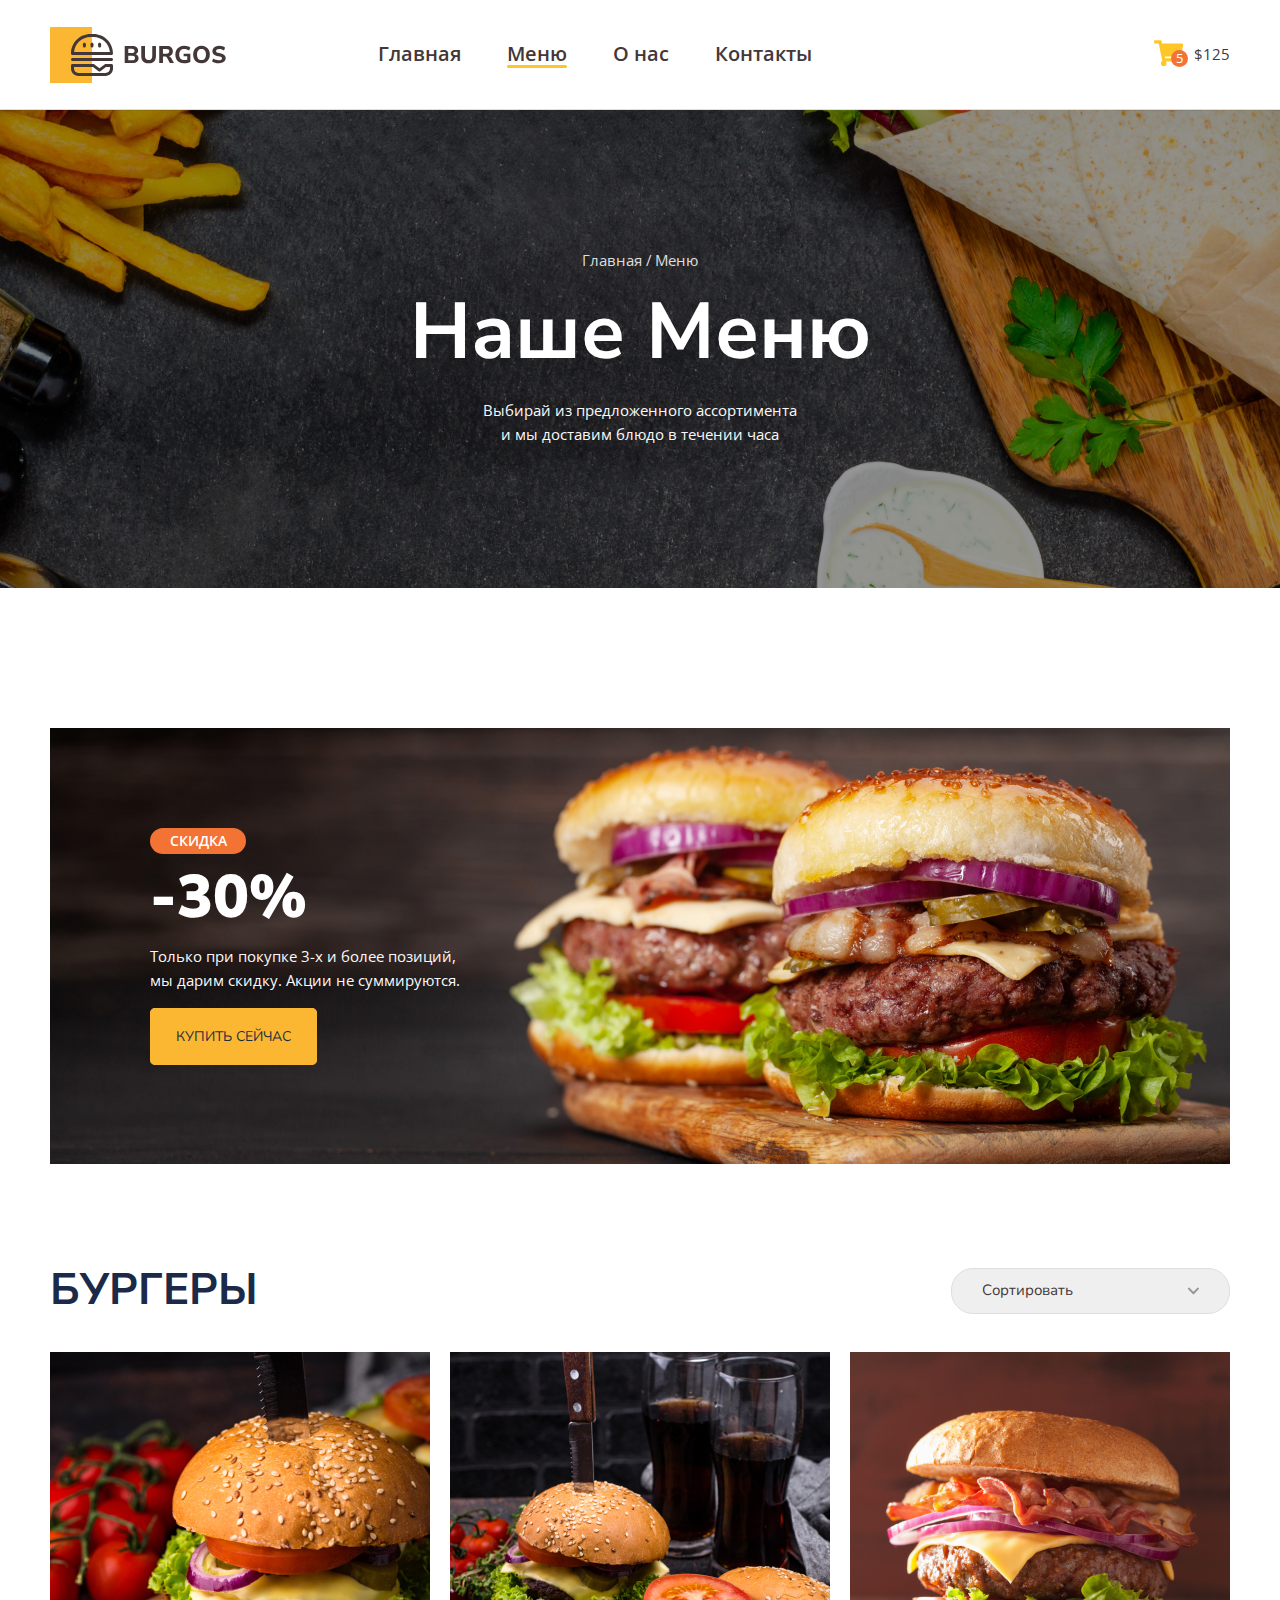
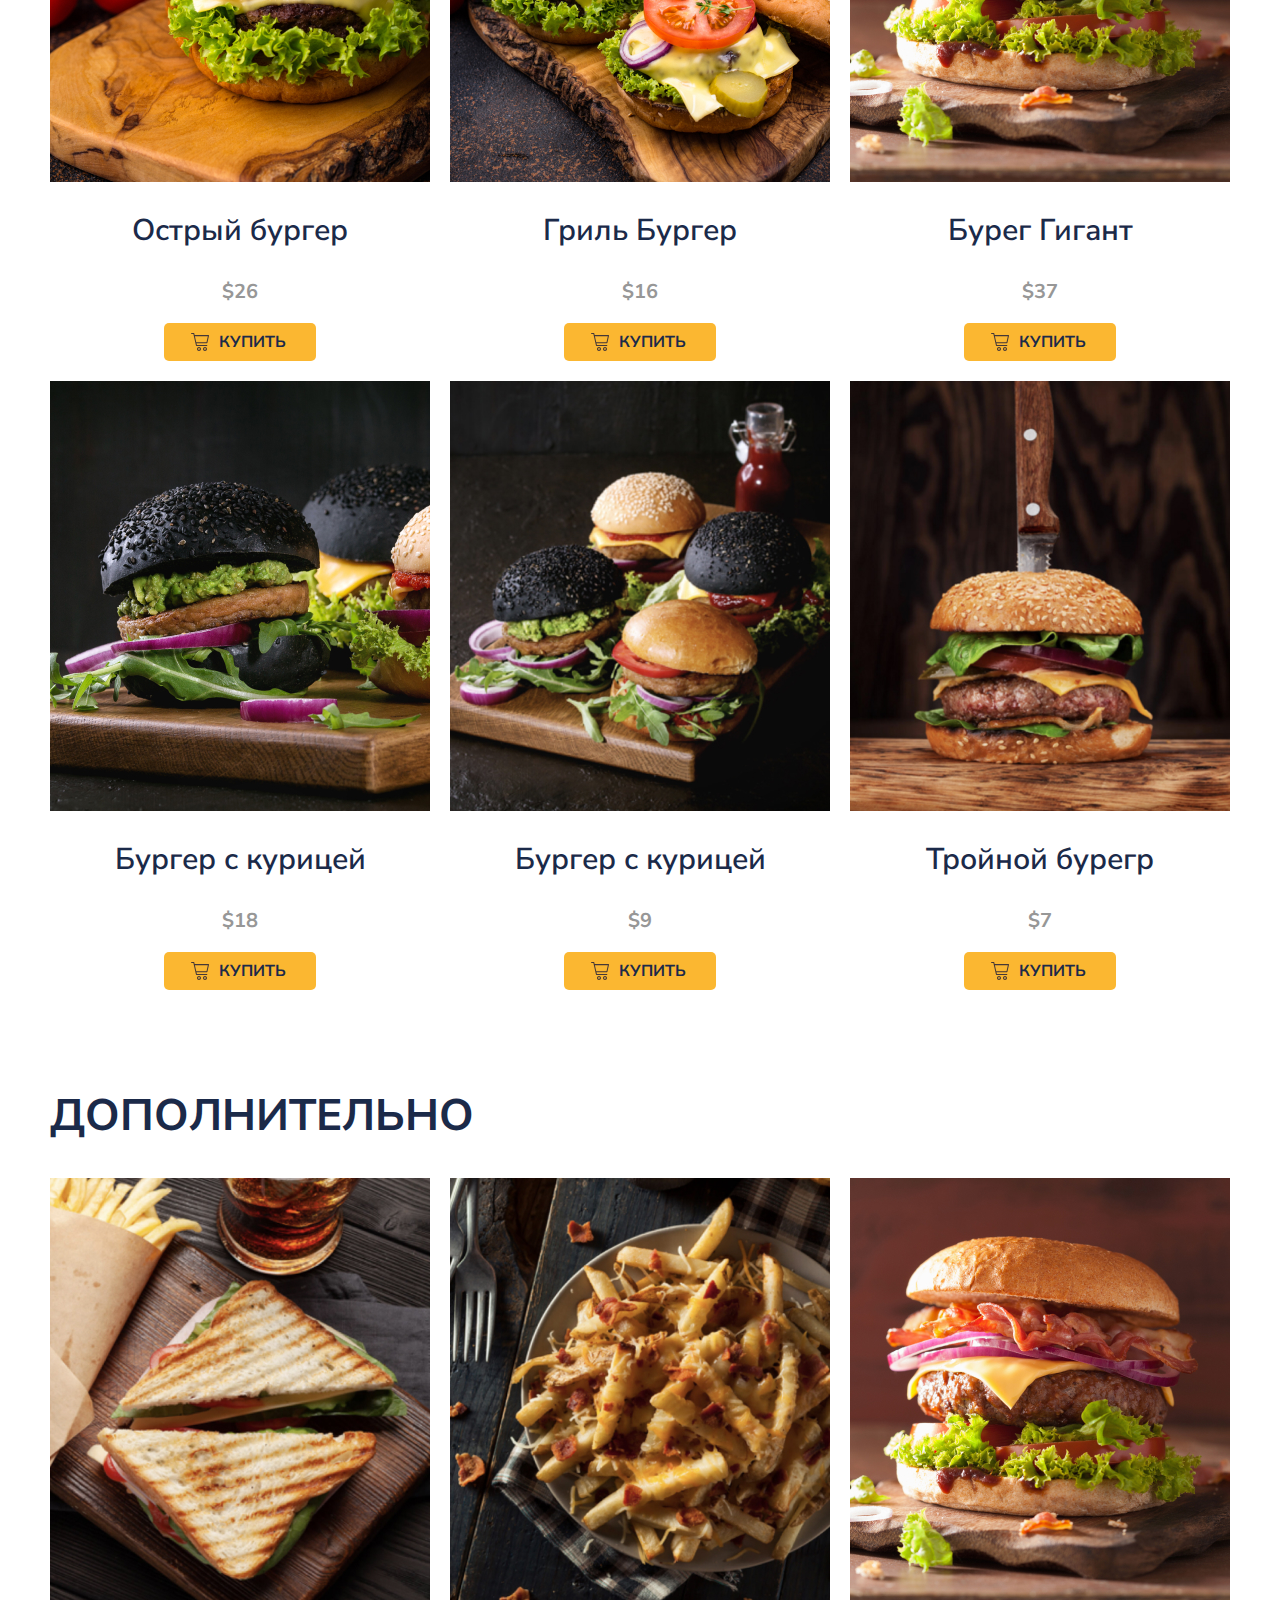
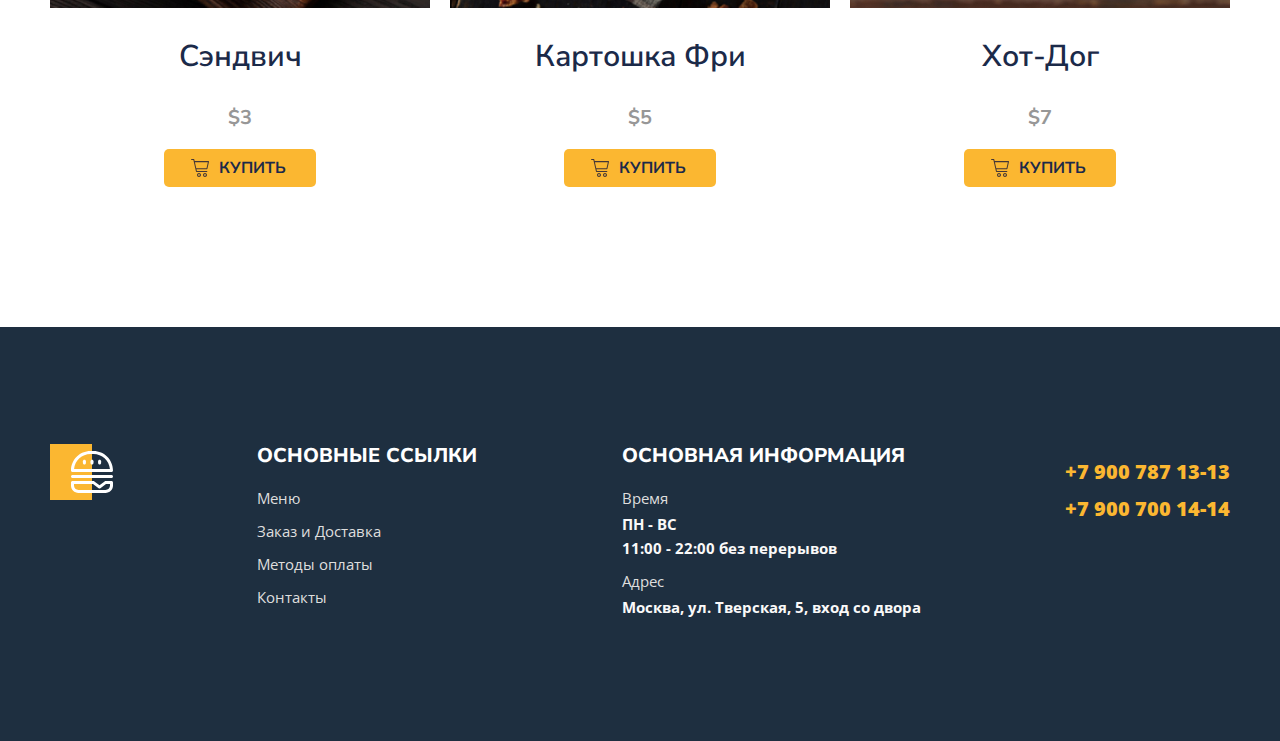
==== menu.html @ 35df339c "between-pages" ====
<!DOCTYPE html>
<html lang="ru">
  <head>
    <meta charset="UTF-8" />
    <meta name="viewport" content="width=device-width, initial-scale=1.0" />
    <title>Burger</title>
    <link rel="preconnect" href="https://fonts.googleapis.com" />
    <link rel="preconnect" href="https://fonts.gstatic.com" crossorigin />
    <link
      href="https://fonts.googleapis.com/css2?family=Nunito+Sans:wght@600;700;800;900&family=Open+Sans:wght@400;600;700&display=swap"
      rel="stylesheet"
    />
    <link rel="stylesheet" href="styles/normalize.css" />
    <link rel="stylesheet" href="styles/main.css" />
  </head>
  <body>
    <header>
      <div class="container">
        <div class="header">
         <div class="header-item">
          <a href="index.html" class="header-logo"></a>
          <nav>
            <ul class="header-nav">
              <li><a href="index.html">Главная</a></li>
              <li><a href="#" class="active">Меню</a></li>
              <li><a href="#">О нас</a></li>
              <li><a href="#">Контакты</a></li>
              <li></li>
            </ul>
          </nav>
         </div>
          <button type="button" class="button">
            <span class="button-item">
              <img src="images/cart.svg" alt="Корзина" />
              <span class="button-count">5</span>
            </span>
            <span class="button-text">$125</span>
          </button>
        </div>
      </div>
    </header>
    <div class="bg">
      <div class="container">
        <ul class="breadcrumbs">
          <li><a href="index.html">Главная</a></li>
          <li><a href="#">Меню</a></li>
        </ul>
        <h1 class="title">Наше Меню</h1>
        <p class="description">
          Выбирай из предложенного ассортимента и мы доставим блюдо в течении
          часа
        </p>
      </div>
    </div>
    <main>
      <div class="banner">
        <div class="container">
          <div class="banner-box">
            <h2 class="banner-title">
              <span>скидка</span>
              -30%
            </h2>
            <p class="banner-text">
              Только при покупке 3-х и более позиций, мы&nbsp;дарим скидку.
              Акции не суммируются.
            </p>
            <a href="#menuburger" class="banner-link">купить сейчас</a>
          </div>
        </div>
      </div>
      <section class="menu" id="menuburger">
        <div class="container">
          <div class="menu-header">
            <h2 class="menu-title">Бургеры</h2>
            <select class="menu-select">
              <option value="">Сортировать</option>
              <option value="up">По возрастанию</option>
              <option value="down">По убыванию</option>
            </select>
          </div>
          <div class="menu-grid">
            <div class="menu-grid-item">
              <div class="menu-grid-cover">
                <img src="images/menu/01.jpg" alt="Острый бургер" />
              </div>
              <p class="menu-grid-title">Острый бургер</p>
              <p class="menu-grid-price">$26</p>
              <button type="button" class="menu-grid-btn">
                <span class="text">купить</span>
              </button>
            </div>
            <div class="menu-grid-item">
              <div class="menu-grid-cover">
                <img src="images/menu/02.jpg" alt="Гриль Бургер" />
              </div>
              <p class="menu-grid-title">Гриль Бургер</p>
              <p class="menu-grid-price">$16</p>
              <button type="button" class="menu-grid-btn">
                <span class="text">купить</span>
              </button>
            </div>
            <div class="menu-grid-item">
              <div class="menu-grid-cover">
                <img src="images/menu/03.jpg" alt="Бурег Гигант" />
              </div>
              <p class="menu-grid-title">Бурег Гигант</p>
              <p class="menu-grid-price">$37</p>
              <button type="button" class="menu-grid-btn">
                <span class="text">купить</span>
              </button>
            </div>
            <div class="menu-grid-item">
              <div class="menu-grid-cover">
                <img src="images/menu/04.jpg" alt="Бургер с курицей" />
              </div>
              <p class="menu-grid-title">Бургер с курицей</p>
              <p class="menu-grid-price">$18</p>
              <button type="button" class="menu-grid-btn">
                <span class="text">купить</span>
              </button>
            </div>
            <div class="menu-grid-item">
              <div class="menu-grid-cover">
                <img src="images/menu/05.jpg" alt="Бургер с курицей" />
              </div>
              <p class="menu-grid-title">Бургер с курицей</p>
              <p class="menu-grid-price">$9</p>
              <button type="button" class="menu-grid-btn">
                <span class="text">купить</span>
              </button>
            </div>
            <div class="menu-grid-item">
              <div class="menu-grid-cover">
                <img src="images/menu/06.jpg" alt="Тройной бурегр" />
              </div>
              <p class="menu-grid-title">Тройной бурегр</p>
              <p class="menu-grid-price">$7</p>
              <button type="button" class="menu-grid-btn">
                <span class="text">купить</span>
              </button>
            </div>
          </div>
          <div class="menu-header">
            <h2 class="menu-title">Дополнительно</h2>
          </div>
          <div class="menu-grid">
            <div class="menu-grid-item">
              <div class="menu-grid-cover">
                <img src="images/menu/07.jpg" alt="Сэндвич" />
              </div>
              <p class="menu-grid-title">Сэндвич</p>
              <p class="menu-grid-price">$3</p>
              <button type="button" class="menu-grid-btn">
                <span class="text">купить</span>
              </button>
            </div>
            <div class="menu-grid-item">
              <div class="menu-grid-cover">
                <img src="images/menu/08.jpg" alt="Картошка Фри" />
              </div>
              <p class="menu-grid-title">Картошка Фри</p>
              <p class="menu-grid-price">$5</p>
              <button type="button" class="menu-grid-btn">
                <span class="text">купить</span>
              </button>
            </div>
            <div class="menu-grid-item">
              <div class="menu-grid-cover">
                <img src="images/menu/03.jpg" alt="Хот-Дог" />
              </div>
              <p class="menu-grid-title">Хот-Дог</p>
              <p class="menu-grid-price">$7</p>
              <button type="button" class="menu-grid-btn">
                <span class="text">купить</span>
              </button>
            </div>
          </div>
        </div>
      </section>
    </main>
    <footer class="footer">
      <div class="container">
        <div class="footer-box">
          <div class="footer-item">
            <img class="footer-logo" src="images/logo-footer.svg" alt="Logo" />
          </div>
          <div class="footer-item">
            <h2>основные ссылки</h2>
            <ul class="footer-list">
              <li><a href="menu.html">Меню</a></li>
              <li><a href="#">Заказ и Доставка</a></li>
              <li><a href="#">Методы оплаты</a></li>
              <li><a href="#">Контакты</a></li>
            </ul>
          </div>
          <div class="footer-item">
            <h2>основная информация</h2>
            <ul class="footer-list">
              <li>
                <span>Время</span>
                ПН - ВС <br />
                11:00 - 22:00 без перерывов
              </li>
              <li>
                <span>Адрес</span>
                Москва, ул. Тверская, 5, вход со двора
              </li>
            </ul>
          </div>
          <div class="footer-tel footer-list-tel">
            <ul class="footer-list">
              <li>
                <a href="tel:79007871313">+7 900 787 13-13</a>
                </li>
              <li>
                <a href="tel:79007001414">+7 900 700 14-14</a></li>
            </ul>
          </div>
        </div>
      </div>
    </footer>
  </body>
</html>
---- styles/main.css ----
body {
  font-family: "Nunito Sans", sans-serif;
}
.container {
  max-width: 1180px;
  margin: 0 auto;
  padding-left: 15px;
  padding-right: 15px;
}

header {
  border-bottom: 1px solid #dedede;
}

.header {
  font-family: "Open Sans", sans-serif;
  display: flex;
  align-items: center;
  justify-content: space-between;
  padding-top: 26px;
  padding-bottom: 25px;
}

.header-item {
  display: flex;
  align-items: center;
  justify-content: space-between;
  flex-basis: 68.5%;
}

.header-logo {
  display: block;
  background-image: url(../images/logo.svg);
  width: 176px;
  height: 56px;
  background-repeat: no-repeat;
  background-size: cover;
}

.header-nav {
  display: flex;
  list-style: none;
  padding-left: 0;
  gap: 46px;
}

.header-nav a {
  font-weight: 600;
  font-size: 20px;
  color: #443737;
  text-decoration: none;
}

.header-nav a:hover {
  color: #ffc725;
}
.header-nav a::after {
  content: "";
  width: 100%;
  height: 3px;
  border-radius: 1.5px;
  background: transparent;
  display: block;
}

.header-nav a.active::after {
  background: #ffc725;
}

.button {
  display: flex;
  align-items: center;
  background-color: transparent;
  border: none;
  padding: 0;
  gap: 10px;
  cursor: pointer;
}
.button-item {
  position: relative;
}
.button-count {
  font-weight: 700px;
  font-size: 13px;
  color: #ffffff;
  background: #f37335;
  border-radius: 100%;
  position: absolute;
  width: 17px;
  height: 17px;
  text-align: center;
  line-height: 1.3;
  bottom: 3px;
  right: -4px;
}

.button-text {
  color: #443737;
  font-weight: 700px;
  font-size: 15px;
}

.bg {
  text-align: center;
  color: #ffffff;
  background-image: url(../images/bg.jpg);
  background-size: cover;
  background-position: center center;
  padding: 142px 0;
}

.breadcrumbs {
  padding-left: 0;
  margin-top: 0;
  list-style-type: none;
  display: flex;
  justify-content: center;
  gap: 7px;
}

.breadcrumbs a {
  color: #dedede;
  font-size: 15px;
  font-family: "Open Sans", sans-serif;
  text-decoration: none;
}
.breadcrumbs a:hover {
  color: #ffc725;
}

.breadcrumbs a::before {
  content: "/";
  position: relative;
  left: -3px;
  pointer-events: none;
}

.breadcrumbs a:hover::before {
  color: #dedede;
}

.breadcrumbs li:first-child a::before {
  display: none;
}

.title {
  font-weight: 700;
  font-size: 79px;
  margin-top: 17px;
  margin-bottom: 20px;
}

.description {
  font-family: "Open Sans", sans-serif;
  font-size: 15px;
  line-height: 1.6;
  color: #faf9f9;
  max-width: 320px;
  margin: 0 auto;
}

.banner-box {
  background-image: url(../images/banner.jpg);
  background-repeat: no-repeat;
  background-size: cover;
  padding: 100px;
  background-position: center center;
  margin-top: 140px;
  height: 236px;
  margin-bottom: 100px;
}

.banner-title {
  color: #ffffff;
  font-family: "Nunito Sans";
  font-size: 60px;
  font-weight: 900;
  margin-bottom: 12px;
  margin-top: 0;
}

.banner-title span {
  font-size: 14px;
  font-family: "Open Sans", sans-serif;
  font-weight: 600;
  text-transform: uppercase;
  border-radius: 14px;
  padding: 5px 0;
  margin-bottom: 9px;
  background-color: #f37335;
  display: block;
  text-align: center;
  max-width: 96px;
}

.banner-text {
  color: #faf9f9;
  font-size: 15px;
  font-family: "Open Sans";
  line-height: 1.6;
  max-width: 353px;
  margin-top: 0;
  margin-bottom: 35px;
}

.banner-link {
  font-size: 14px;
  padding: 18px 25px;
  text-transform: uppercase;
  text-decoration: none;
  color: #1e2f40;
  background-color: #fbb731;
  border-radius: 5px;
  border: 1px solid #fbb731;
}

.banner-link:hover {
  background-color: transparent;
  color: #fbb731;
}

.menu-header {
  display: flex;
  align-items: center;
  justify-content: space-between;
  margin-bottom: 34px;
}

.menu-title {
  font-size: 44px;
  font-weight: 700;
  text-transform: uppercase;
  color: #1b2a49;
  margin: 0;
  line-height: 1.22;
}

.menu-select {
  border: 1px solid #dedede;
  padding: 13px 30px;
  border-radius: 22px;
  color: #443737;
  font-size: 15px;
  appearance: none;
  flex-basis: 279px;
  background-image: url(../images/arrow.svg);
  background-size: 12.79px 7.75px;
  background-repeat: no-repeat;
  background-position: 89% center;
}

.menu-grid {
  display: grid;
  grid-template-columns: repeat(3, 1fr);
  gap: 20px;
  text-align: center;
  margin-bottom: 100px;
}

.menu-grid-cover {
  width: 100%;
  height: 430px;
  position: relative;
  overflow: hidden;
}

.menu-grid-cover img {
  position: absolute;
  left: 50%;
  top: 50%;
  transform: translate(-50%, -50%);
  object-fit: cover;
  width: 100%;
  height: 430px;
}

.menu-grid-title {
  color: #1b2a49;
  text-align: center;
  font-family: Nunito Sans;
  font-size: 30px;
  font-style: normal;
  font-weight: 600;
  line-height: 38px;
}

.menu-grid-price {
  color: #979797;
  font-weight: 700;
  font-size: 20px;
}

.menu-grid-btn {
  border: none;
  background-image: url(../images/button.svg);
  background-size: 18px 18px;
  background-repeat: no-repeat;
  background-position: 20% center;
  width: 152px;
  height: 38px;
  background-color: #fbb731;
  border-radius: 5px;
  color: #1b2a49;
  text-align: center;
  font-family: Nunito Sans;
  text-transform: uppercase;
  font-weight: 700;
  line-height: 18px;
  padding-left: 30px;
}
.footer {
  background: #1e2f40;
  color: #fff;
  padding-top: 117px;
  padding-bottom: 106px;
  margin-top: 140px;
}

.footer-box {
  display: flex;
  justify-content: space-between;
}

.footer-logo {
  width: 63px;
  height: 56px;
}
.footer-item {
  flex: 0 0 auto;
}
.footer-item h2 {
  font-size: 20px;
  font-weight: 800;
  text-transform: uppercase;
  margin-bottom: 19px;
  margin-top: 0;
}

.footer-list li {
  margin-bottom: 9px;
  font-family: "Open Sans", sans-serif;
  font-size: 15px;
  color: #faf9f9;
  font-weight: 700;
  line-height: 24px;
}
.footer-list a {
  color: #dedede;
  text-decoration: none;
  font-weight: 400;
}
.footer-item span {
  color: #dedede;
  display: block;
  font-weight: 400;
  margin-bottom: 2px;
}

.footer-list-tel {
  margin-top: 0;
}

.footer-list-tel li {
  margin-bottom: 12px;
}

.footer-list-tel a {
  font-size: 20px;
  font-weight: 900;
  color: #fbb731;
}

.footer-list {
  padding-left: 0;
  list-style-type: none;
}

/* style index */
.main {
  background: linear-gradient(180deg, #0C4C7B -100%, #1E2F40 100%);
}
.wrapper {
  max-width: 1180px;
  margin: 0 auto;
  display: flex;
  justify-content: space-between;
}
.content {
  color: #FAF9F9;
  flex: 0 0 580px;
  padding-top: 170px;
  padding-bottom: 170px;
}
.content-title {
  font-size: 120px;
  font-weight: 800;
  text-transform: uppercase;
  line-height: 120px;
  margin-bottom: 40px;
  margin-top: 0;
  margin-bottom: 0;
}

.content-title span {
  color: #FBB731;
  font-size: 30px;
  font-weight: 700;
  line-height: 38px;
  display: block;
  margin-bottom: 10px;
}
.content-text {
  font-family: 'Open Sans', sans-serif;
  font-size: 19px;
  line-height: 1.4;
  margin-bottom: 42px;
}
.main a,
.promo a {
  color: #1E2F40;
  background-color: #FBB731;
  border-radius: 5px;
  text-decoration: none;
  padding: 20px 45px;
  display: inline-block;
  text-transform: uppercase;
  font-size: 14px;
  font-weight: 700;
}
.visual {
  flex-grow: 1;
  display: flex;
  justify-content: flex-end;
  position: relative;
}
.visual-bg {
  width: 432px;
  height: 100%;
  background: linear-gradient(2.42deg, #F37335 -19.6%, #FBB731 100.79%, #FDC830 100.79%);
}
.main img {
  width: 829px;
  position: absolute;
  right: -168px;
}
.promo {
  padding-top: 186px;
  padding-bottom: 46px;
}
.promo-left,
.promo-right {
  flex: 0 0 49%;
  color: #fff;
  box-sizing: border-box;
  background-repeat: no-repeat;
  background-size: cover;
  background-position: center;
}
.promo-left {
  background-image: url(../images/promo-left.png);
  padding: 116px 50px;
}
.promo-right {
  background-image: url(../images/promo-right.png);
  padding: 102px 50px;
}
.sale {
  font-size: 14px;
  font-weight: 900;
  background: #F37335;
  padding: 5px 19px;
  border-radius: 14px;
  display: inline-block;
  text-transform: uppercase;
  margin-bottom: 3px;
  margin-top: 0;
}
.cost {
  font-size: 60px;
  font-weight: 900;
  margin-bottom: 8px;
  margin-top: 0;
}
.promo-description {
  font-family: 'Open Sans', sans-serif;
  color: #FAF9F9;
  font-size: 15px;
  line-height: 24px;
  margin-bottom: 0;
}
.promo-left .promo-description {
  max-width: 392px;
}
.promo-right .description {
  max-width: 300px;
  margin-bottom: 20px;
}
.free {
  font-size: 44px;
  font-weight: 700;
  margin-bottom: 10px;
  margin-top: 0;
}
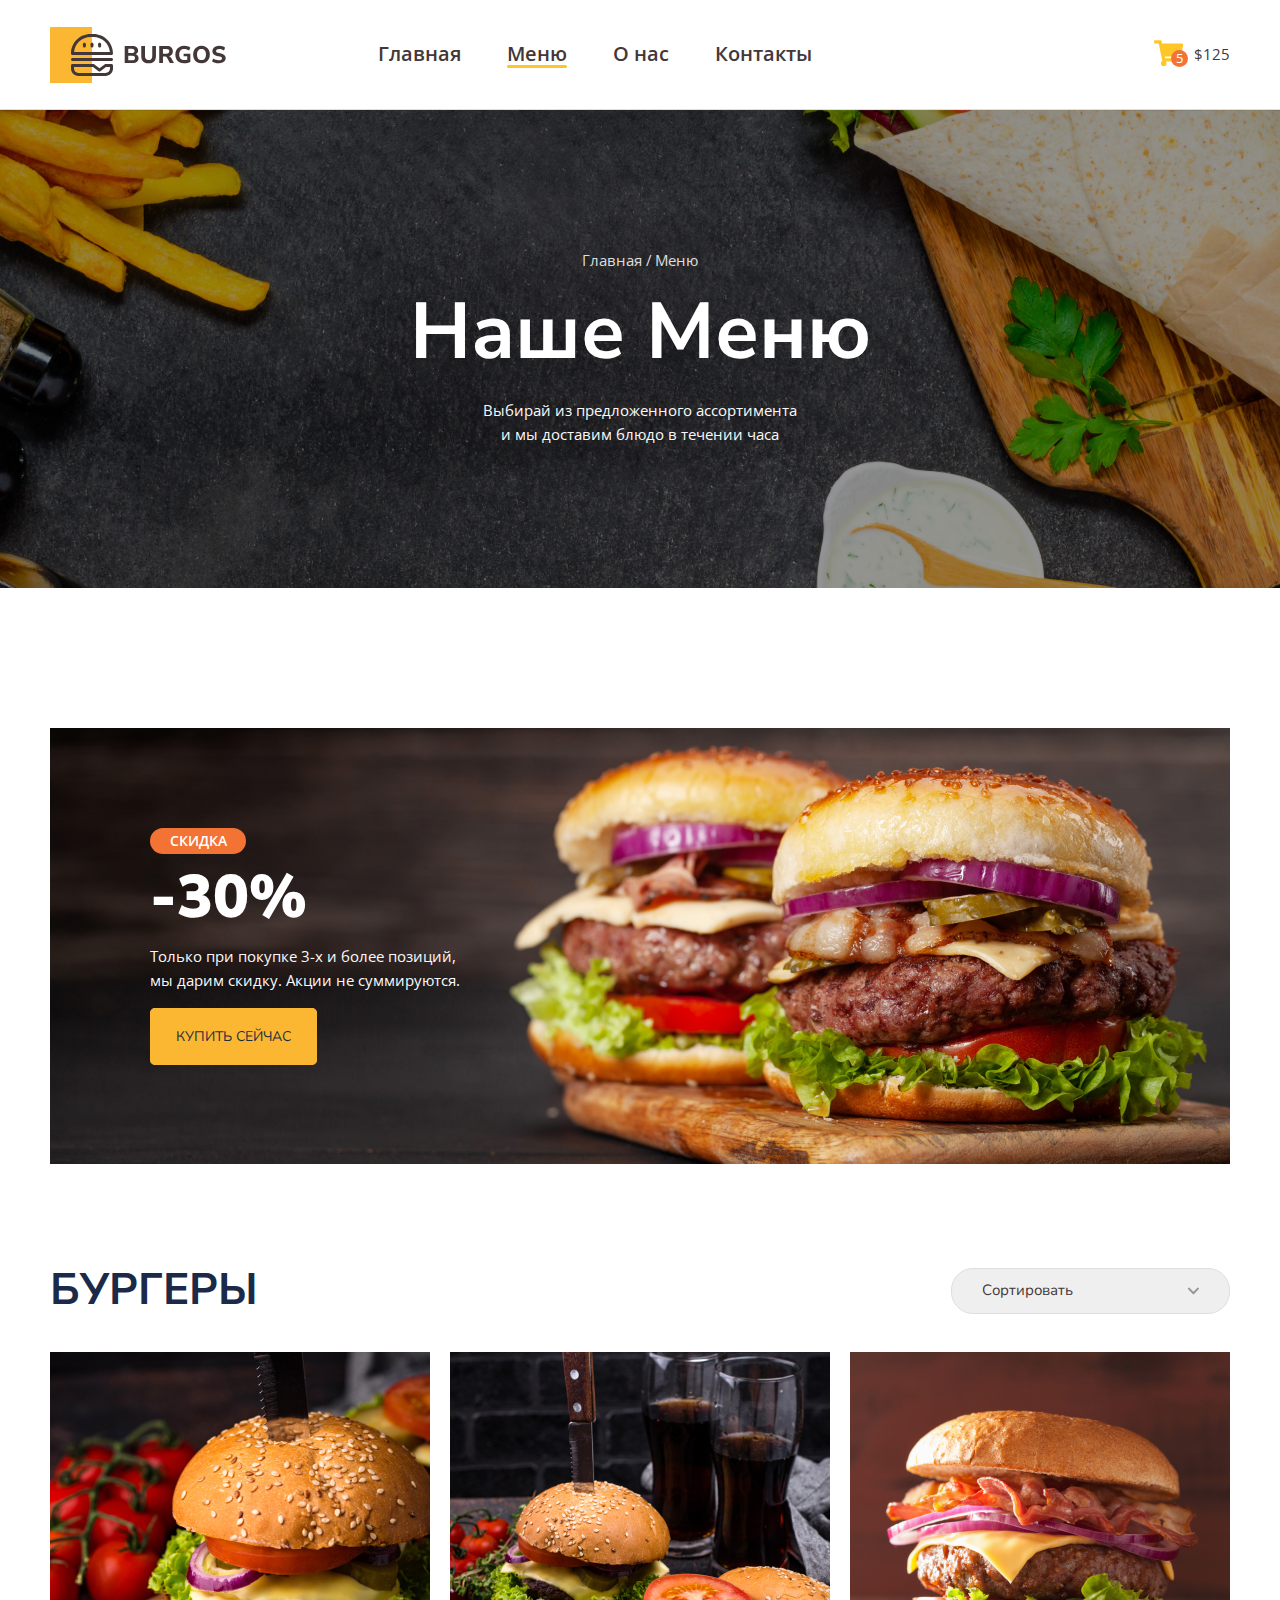
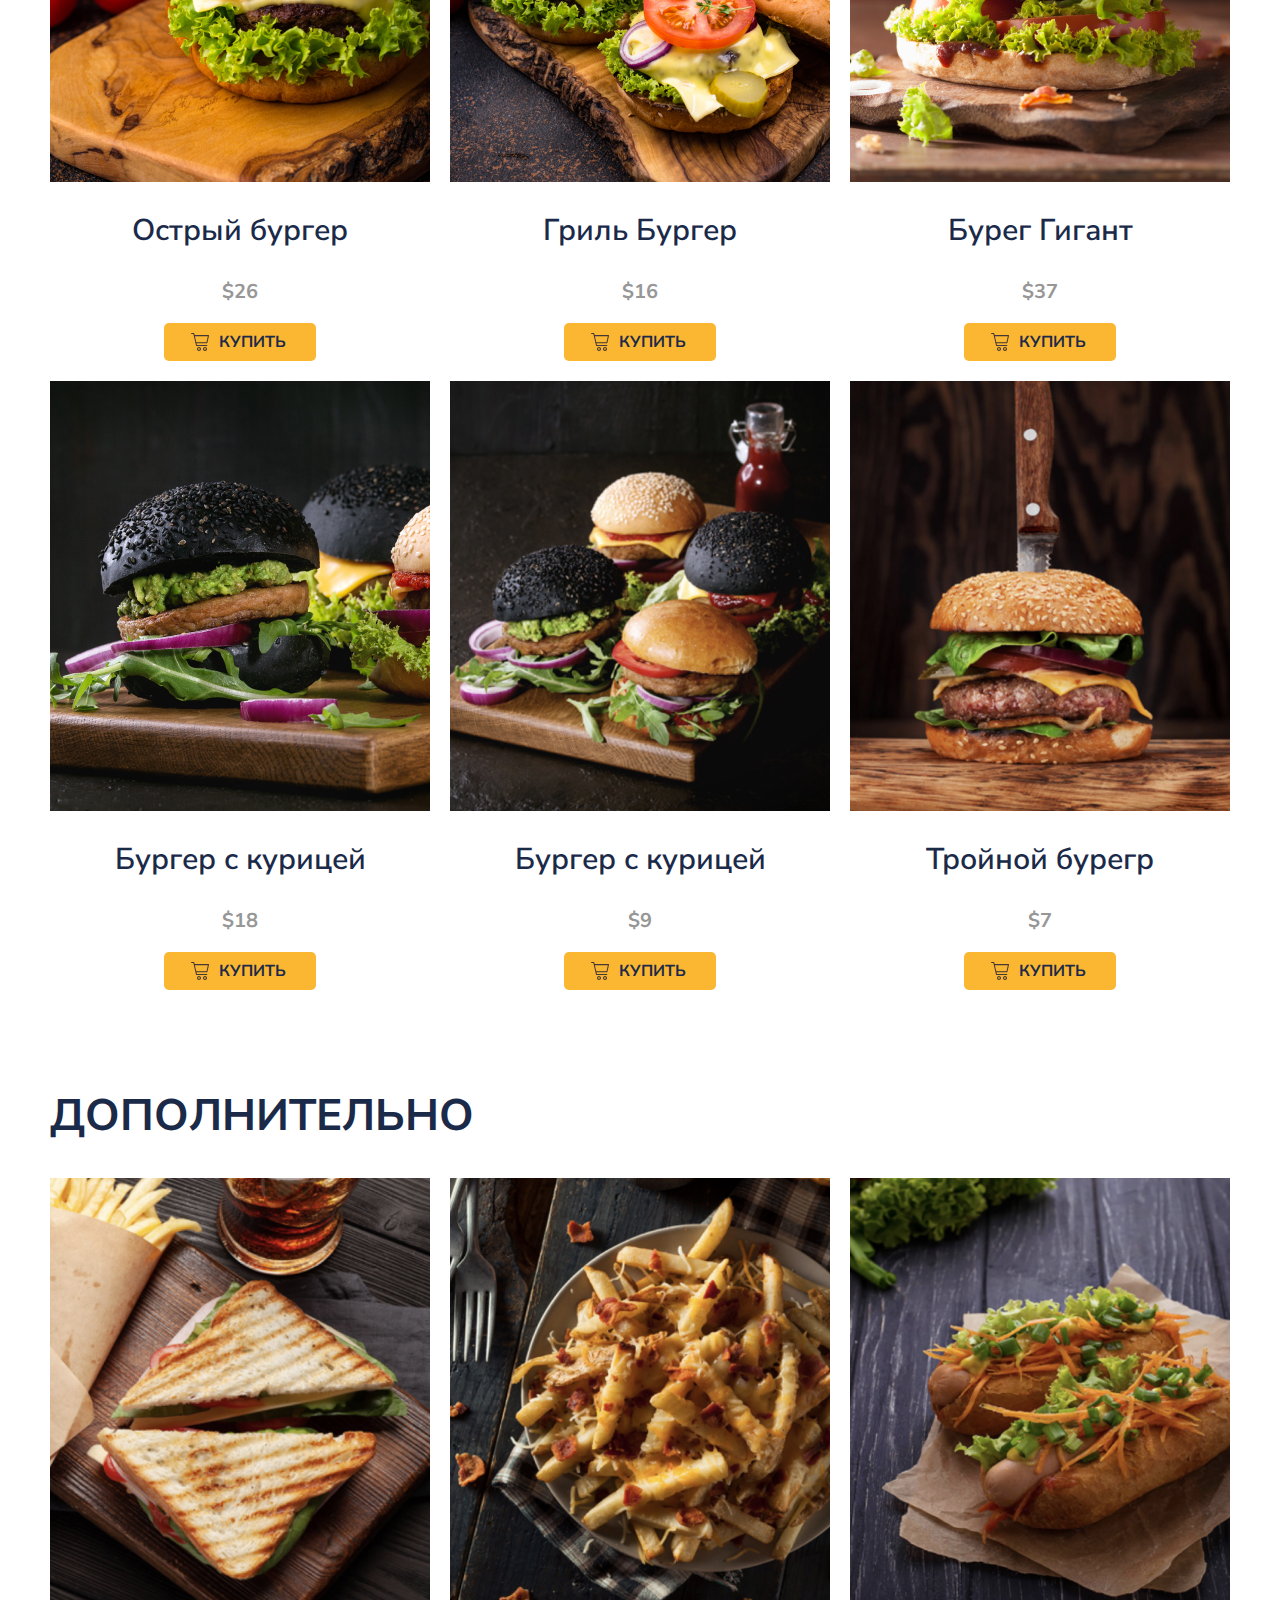
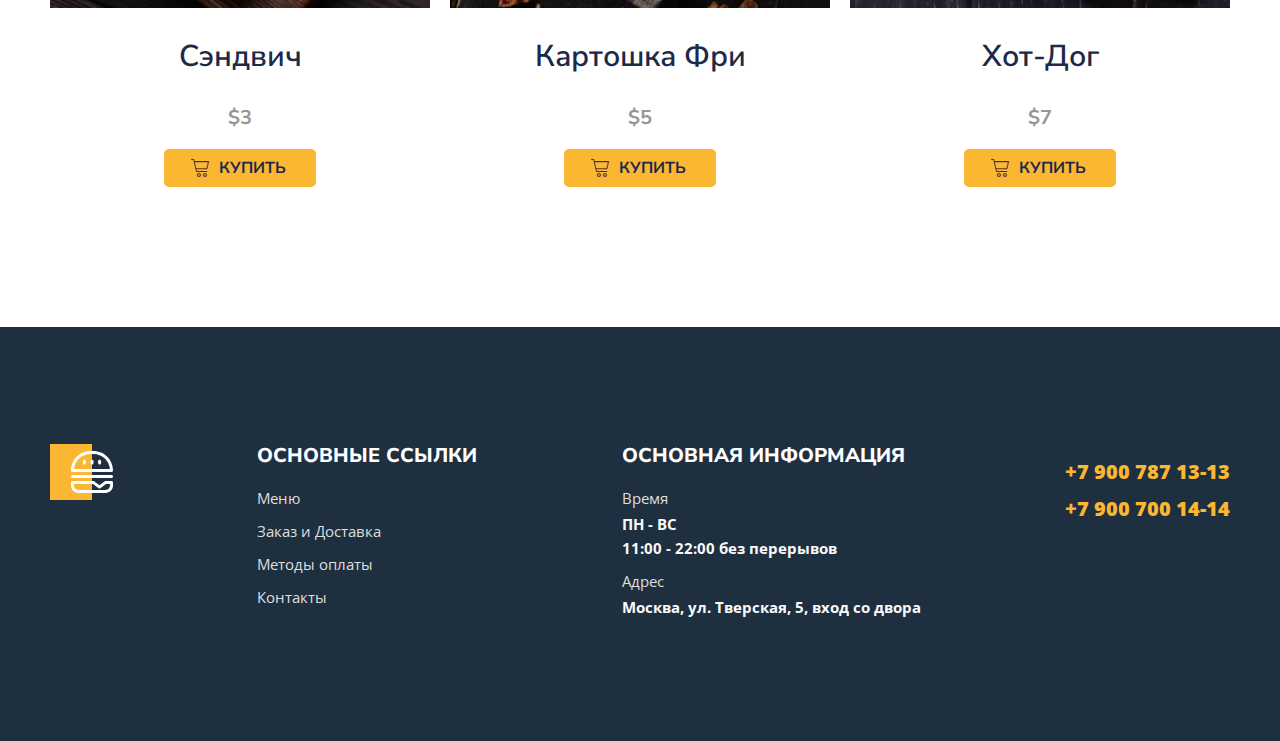
==== commit f2c36458: "buttons" ====
--- a/menu.html
+++ b/menu.html
@@ -14,21 +14,21 @@
     <link rel="stylesheet" href="styles/main.css" />
   </head>
   <body>
-    <header>
+    <header id="#headertop">
       <div class="container">
         <div class="header">
-         <div class="header-item">
-          <a href="index.html" class="header-logo"></a>
-          <nav>
-            <ul class="header-nav">
-              <li><a href="index.html">Главная</a></li>
-              <li><a href="#" class="active">Меню</a></li>
-              <li><a href="#">О нас</a></li>
-              <li><a href="#">Контакты</a></li>
-              <li></li>
-            </ul>
-          </nav>
-         </div>
+          <div class="header-item">
+            <a href="index.html" class="header-logo"></a>
+            <nav>
+              <ul class="header-nav">
+                <li><a href="index.html">Главная</a></li>
+                <li><a href="#" class="active">Меню</a></li>
+                <li><a href="#">О нас</a></li>
+                <li><a href="#">Контакты</a></li>
+                <li></li>
+              </ul>
+            </nav>
+          </div>
           <button type="button" class="button">
             <span class="button-item">
               <img src="images/cart.svg" alt="Корзина" />
@@ -166,7 +166,7 @@
             </div>
             <div class="menu-grid-item">
               <div class="menu-grid-cover">
-                <img src="images/menu/03.jpg" alt="Хот-Дог" />
+                <img src="images/menu/09.jpg" alt="Хот-Дог" />
               </div>
               <p class="menu-grid-title">Хот-Дог</p>
               <p class="menu-grid-price">$7</p>
@@ -211,13 +211,64 @@
             <ul class="footer-list">
               <li>
                 <a href="tel:79007871313">+7 900 787 13-13</a>
-                </li>
-              <li>
-                <a href="tel:79007001414">+7 900 700 14-14</a></li>
+              </li>
+              <li>
+                <a href="tel:79007001414">+7 900 700 14-14</a>
+              </li>
             </ul>
           </div>
         </div>
       </div>
     </footer>
+    <a href="#headertop" class="button-up hidden" id="btnUp">Наверх</a>
+    <script>
+      //Smooth Scroll//
+      const links = document.querySelectorAll(".banner-link");
+
+      for (const link of links) {
+        link.addEventListener("click", clickHandler);
+      }
+
+      function clickHandler(e) {
+        e.preventDefault();
+        const href = this.getAttribute("href");
+
+        document.querySelector(href).scrollIntoView({
+          behavior: "smooth",
+        });
+      }
+
+      //Button Up//
+
+      window.onscroll = function () {
+        scrollFunction();
+      };
+
+      const upbuttons = document.querySelectorAll(".button-up");
+
+      for (const upbutton of upbuttons) {
+        upbutton.addEventListener("click", clickHandler);
+      }
+
+      function clickHandler(e) {
+        e.preventDefault();
+        const href = this.getAttribute("href");
+
+        document.querySelector(href).scrollIntoView({
+          behavior: "smooth",
+        });
+      }
+
+      function scrollFunction() {
+        if (
+          document.body.scrollTop > 1000 ||
+          document.documentElement.scrollTop > 1000
+        ) {
+          document.getElementById("btnUp").className = "button-up visible";
+        } else {
+          document.getElementById("btnUp").className = "button-up hidden";
+        }
+      }
+    </script>
   </body>
 </html>
--- a/styles/main.css
+++ b/styles/main.css
@@ -167,7 +167,7 @@
   background-position: center center;
   margin-top: 140px;
   height: 236px;
-  margin-bottom: 100px;
+  margin-bottom: 80px;
 }
 
 .banner-title {
@@ -212,6 +212,7 @@
   background-color: #fbb731;
   border-radius: 5px;
   border: 1px solid #fbb731;
+  transition: 0.3s;
 }
 
 .banner-link:hover {
@@ -224,6 +225,10 @@
   align-items: center;
   justify-content: space-between;
   margin-bottom: 34px;
+}
+
+.menu {
+padding-top: 20px;
 }
 
 .menu-title {
@@ -375,6 +380,32 @@
   list-style-type: none;
 }
 
+.button-up {
+  background-color: #FBB731;
+  font-weight: 700;
+  font-size: 14px;
+  text-transform: uppercase;
+  color: #1E2F40;
+  text-decoration: none;
+  padding: 5px 20px;
+  position: fixed;
+  bottom: 20px;
+  right: 20px;
+  border-radius: 5px;
+  transition: 1s;
+}
+
+.button-up:hover {
+  background-color: #F37335;
+}
+
+.button-up.hidden {
+  opacity: 0;
+}
+.button-up.visible {
+  opacity: 1;
+}
+
 /* style index */
 .main {
   background: linear-gradient(180deg, #0C4C7B -100%, #1E2F40 100%);
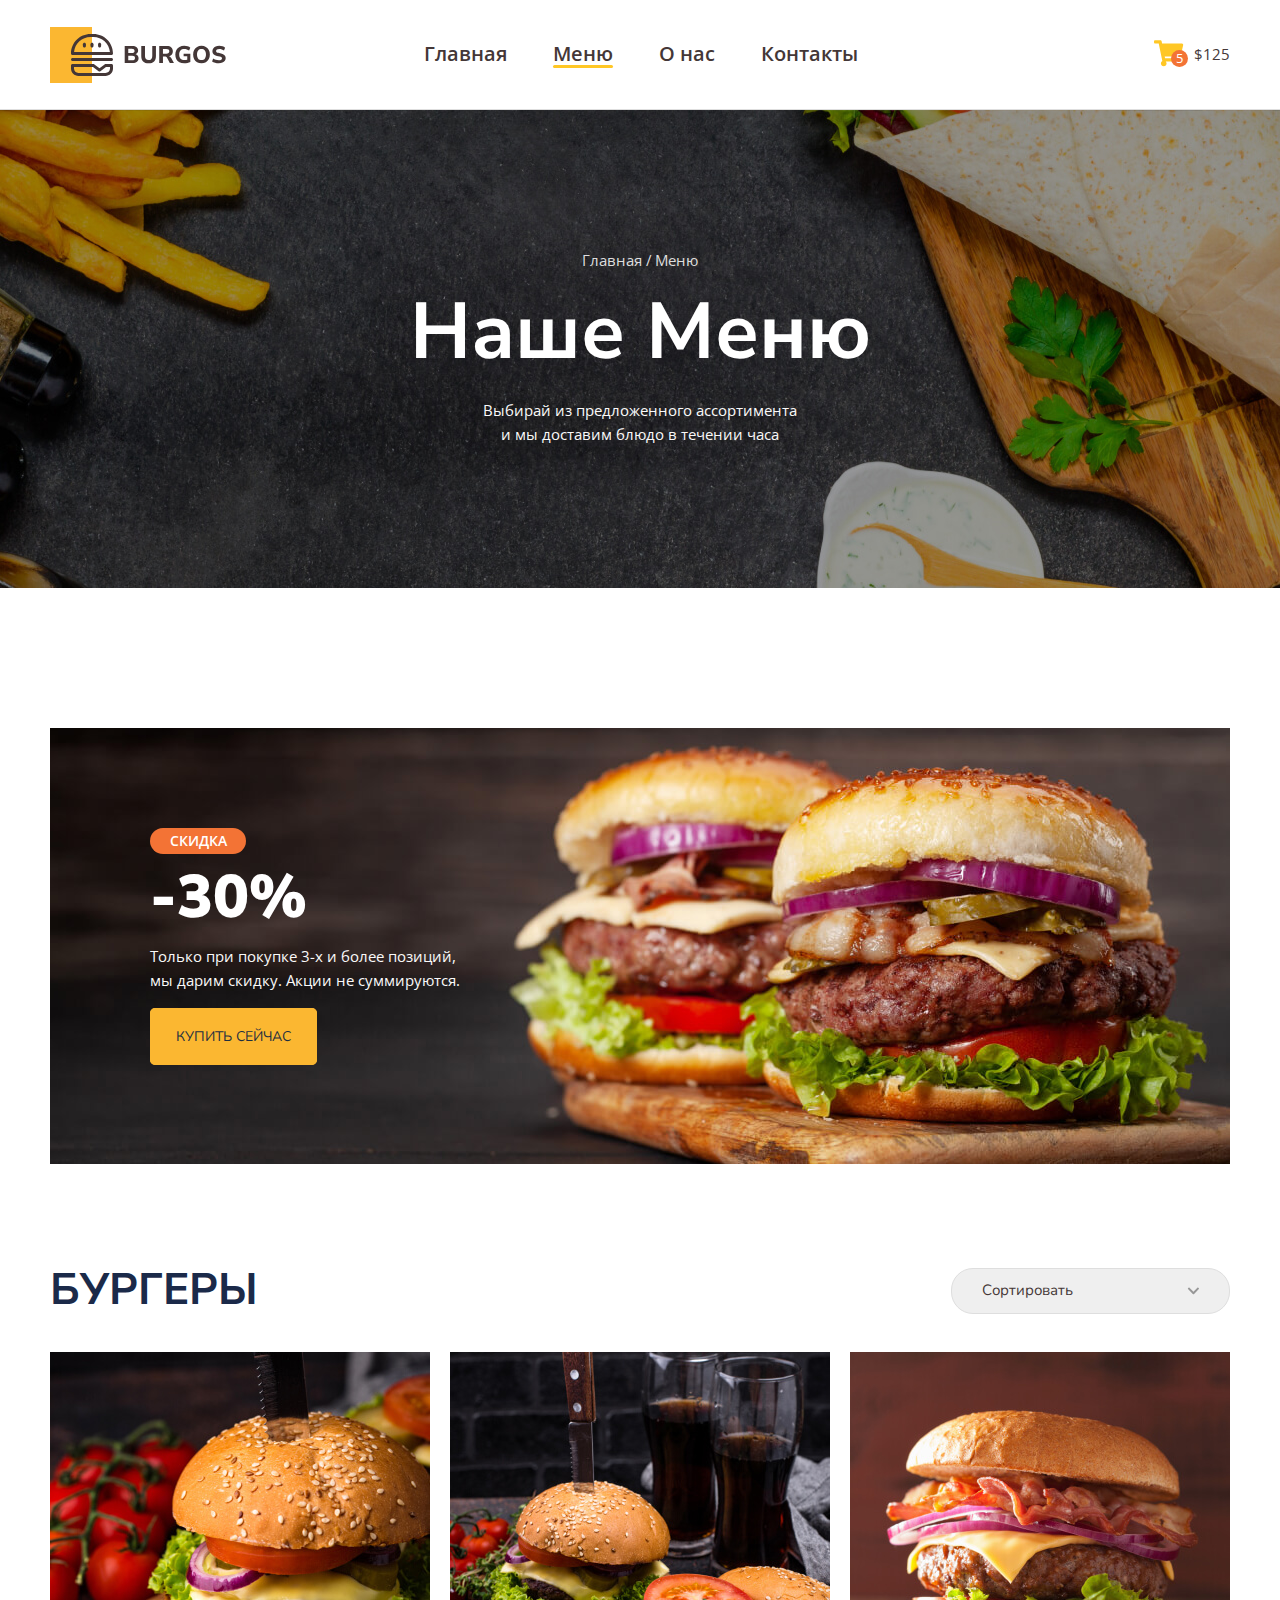
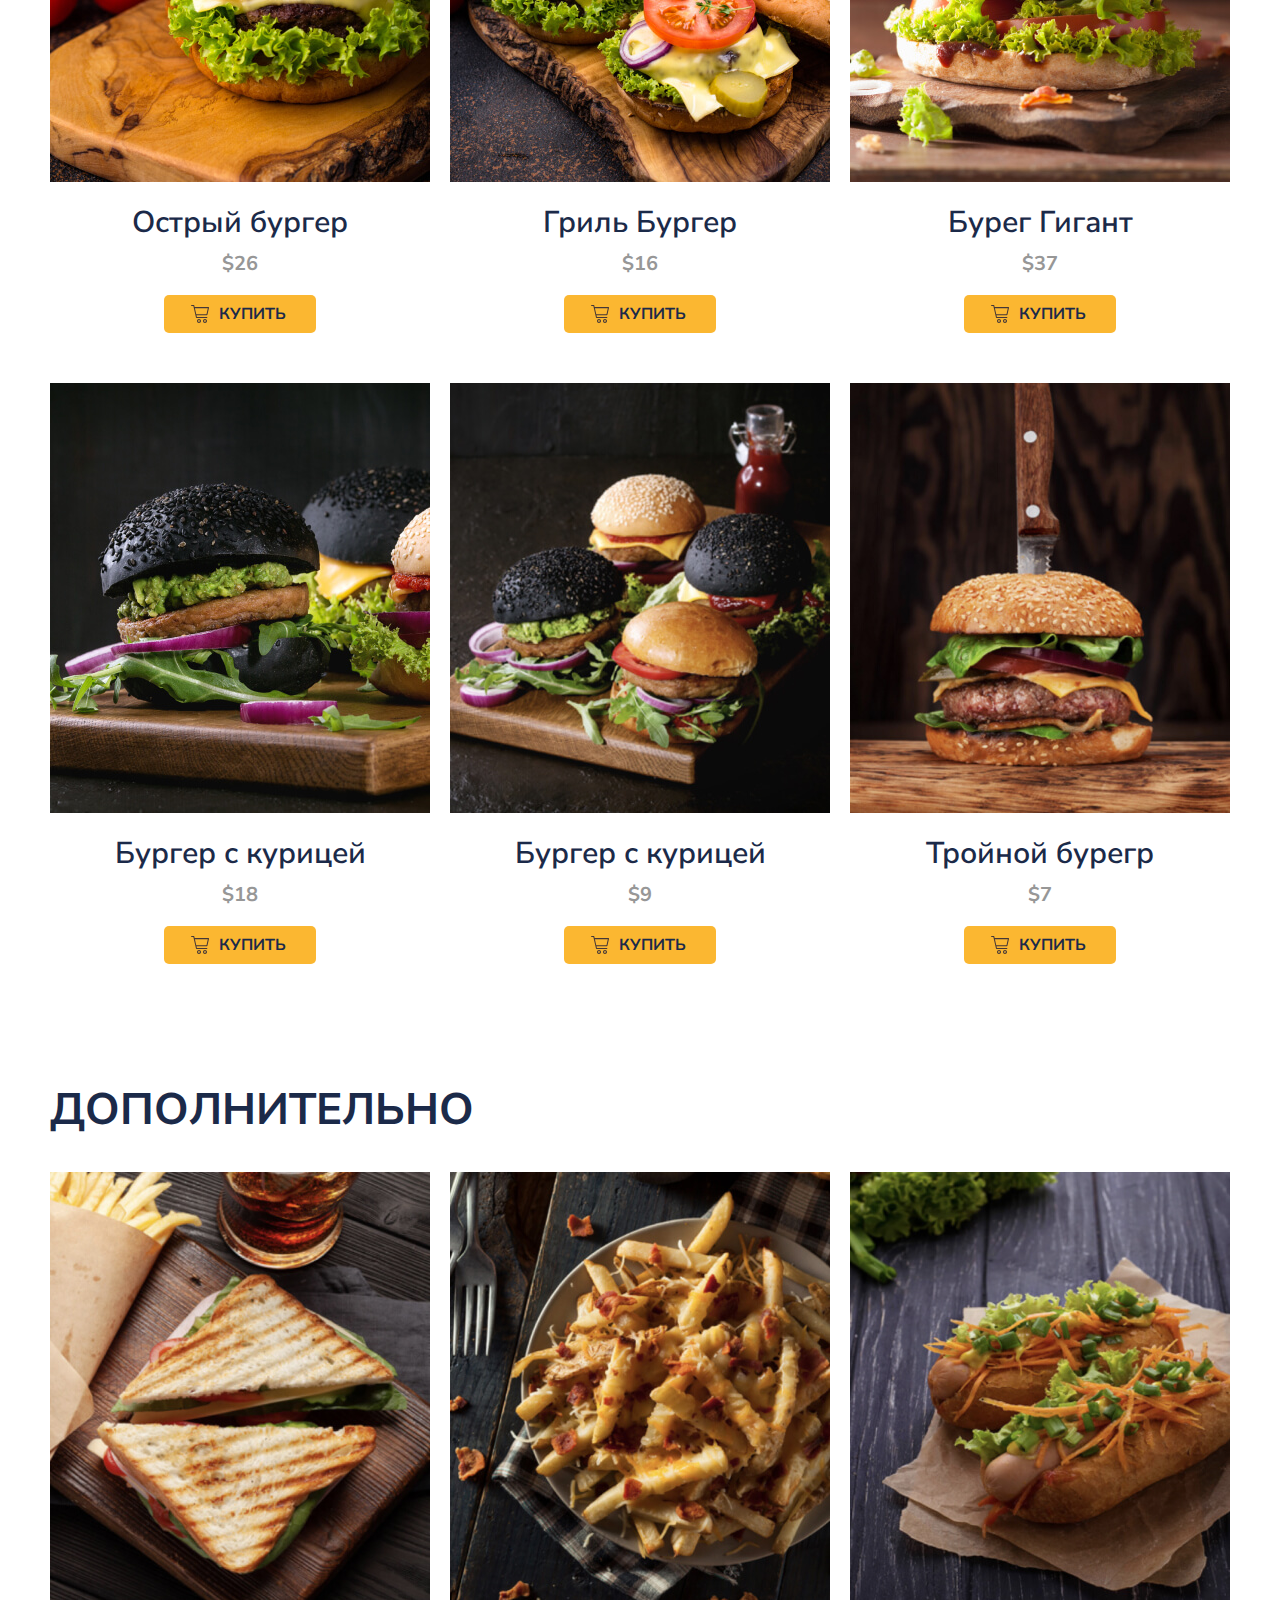
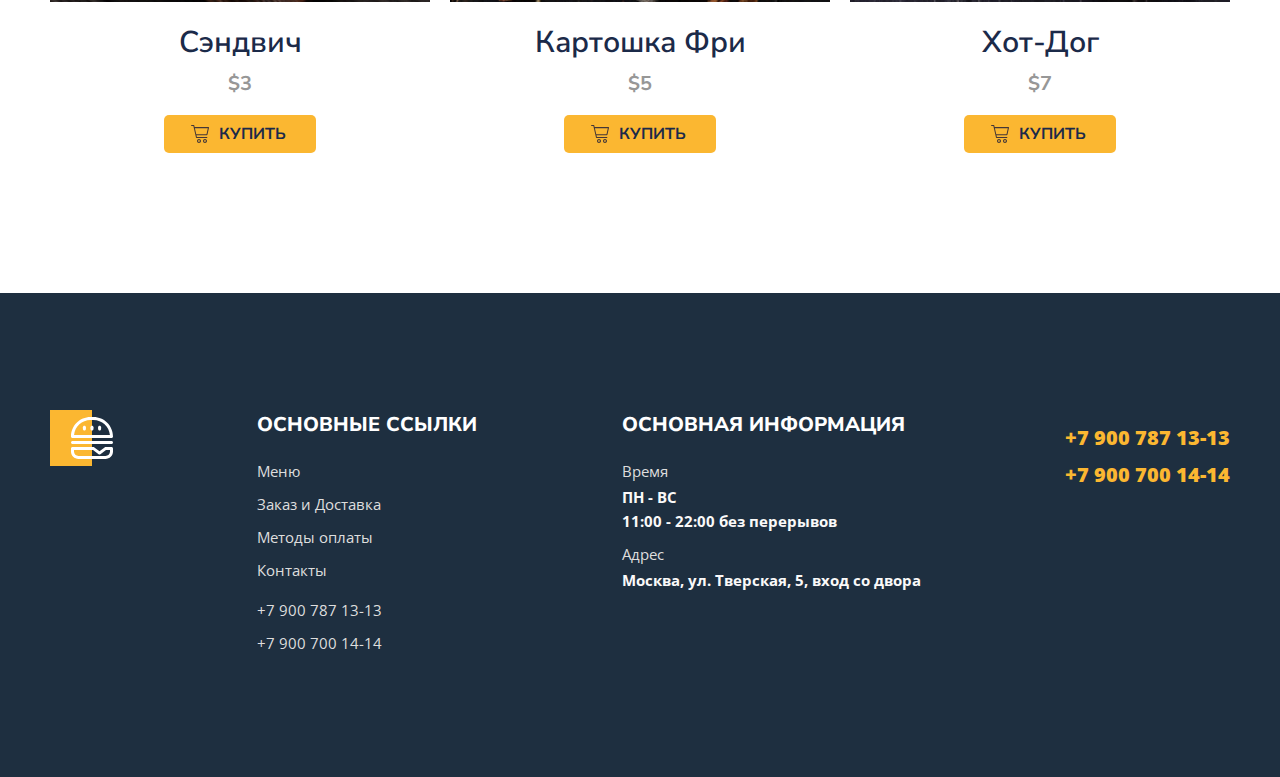
==== commit c7db2503: "finishing" ====
--- a/menu.html
+++ b/menu.html
@@ -14,9 +14,12 @@
     <link rel="stylesheet" href="styles/main.css" />
   </head>
   <body>
-    <header id="#headertop">
+    <header id="headertop">
       <div class="container">
         <div class="header">
+          <div class="header-burger">
+            <button class="burger" onclick="openModal()"></button>
+          </div>
           <div class="header-item">
             <a href="index.html" class="header-logo"></a>
             <nav>
@@ -25,7 +28,6 @@
                 <li><a href="#" class="active">Меню</a></li>
                 <li><a href="#">О нас</a></li>
                 <li><a href="#">Контакты</a></li>
-                <li></li>
               </ul>
             </nav>
           </div>
@@ -140,6 +142,10 @@
               </button>
             </div>
           </div>
+        </div>
+      </section>
+      <section class="menu menu-other">
+        <div class="container">
           <div class="menu-header">
             <h2 class="menu-title">Дополнительно</h2>
           </div>
@@ -192,6 +198,14 @@
               <li><a href="#">Методы оплаты</a></li>
               <li><a href="#">Контакты</a></li>
             </ul>
+            <ul class="footer-list">
+              <li>
+                <a href="tel:79007871313">+7 900 787 13-13</a>
+              </li>
+              <li>
+                <a href="tel:79007001414">+7 900 700 14-14</a>
+              </li>
+            </ul>
           </div>
           <div class="footer-item">
             <h2>основная информация</h2>
@@ -221,6 +235,17 @@
       </div>
     </footer>
     <a href="#headertop" class="button-up hidden" id="btnUp">Наверх</a>
+    
+    <div class="modal" id="modal">
+      <ul class="header-nav">
+        <li><a href="index.html">Главная</a></li>
+        <li><a href="#" class="active">Меню</a></li>
+        <li><a href="#">О нас</a></li>
+        <li><a href="#">Контакты</a></li>
+      </ul>
+      <button class="burger-close" onclick="closeModal()"></button>
+    </div>
+    
     <script>
       //Smooth Scroll//
       const links = document.querySelectorAll(".banner-link");
@@ -269,6 +294,17 @@
           document.getElementById("btnUp").className = "button-up hidden";
         }
       }
+
+         // Menu
+
+         function openModal() {
+           document.getElementById("modal").style.top = "0px";
+       }
+
+       function closeModal() {
+           document.getElementById("modal").style.top = "-400px";
+       }
+
     </script>
   </body>
 </html>
--- a/styles/main.css
+++ b/styles/main.css
@@ -164,7 +164,7 @@
   background-repeat: no-repeat;
   background-size: cover;
   padding: 100px;
-  background-position: center center;
+  background-position: 0 center;
   margin-top: 140px;
   height: 236px;
   margin-bottom: 80px;
@@ -228,7 +228,7 @@
 }
 
 .menu {
-padding-top: 20px;
+  padding-top: 20px;
 }
 
 .menu-title {
@@ -246,7 +246,9 @@
   border-radius: 22px;
   color: #443737;
   font-size: 15px;
-  appearance: none;
+  -webkit-appearance: none;
+     -moz-appearance: none;
+          appearance: none;
   flex-basis: 279px;
   background-image: url(../images/arrow.svg);
   background-size: 12.79px 7.75px;
@@ -257,7 +259,7 @@
 .menu-grid {
   display: grid;
   grid-template-columns: repeat(3, 1fr);
-  gap: 20px;
+  gap: 50px 20px;
   text-align: center;
   margin-bottom: 100px;
 }
@@ -274,7 +276,8 @@
   left: 50%;
   top: 50%;
   transform: translate(-50%, -50%);
-  object-fit: cover;
+  -o-object-fit: cover;
+     object-fit: cover;
   width: 100%;
   height: 430px;
 }
@@ -282,17 +285,19 @@
 .menu-grid-title {
   color: #1b2a49;
   text-align: center;
-  font-family: Nunito Sans;
+  font-family: "Nunito Sans";
   font-size: 30px;
   font-style: normal;
   font-weight: 600;
   line-height: 38px;
+  margin-top: 22px;
 }
 
 .menu-grid-price {
   color: #979797;
   font-weight: 700;
   font-size: 20px;
+  margin-top: -20px;
 }
 
 .menu-grid-btn {
@@ -307,7 +312,7 @@
   border-radius: 5px;
   color: #1b2a49;
   text-align: center;
-  font-family: Nunito Sans;
+  font-family: "Nunito Sans";
   text-transform: uppercase;
   font-weight: 700;
   line-height: 18px;
@@ -324,14 +329,12 @@
 .footer-box {
   display: flex;
   justify-content: space-between;
+  gap: 20px;
 }
 
 .footer-logo {
   width: 63px;
   height: 56px;
-}
-.footer-item {
-  flex: 0 0 auto;
 }
 .footer-item h2 {
   font-size: 20px;
@@ -339,6 +342,7 @@
   text-transform: uppercase;
   margin-bottom: 19px;
   margin-top: 0;
+  line-height: 1.5;
 }
 
 .footer-list li {
@@ -381,11 +385,11 @@
 }
 
 .button-up {
-  background-color: #FBB731;
+  background-color: #fbb731;
   font-weight: 700;
   font-size: 14px;
   text-transform: uppercase;
-  color: #1E2F40;
+  color: #1e2f40;
   text-decoration: none;
   padding: 5px 20px;
   position: fixed;
@@ -396,7 +400,7 @@
 }
 
 .button-up:hover {
-  background-color: #F37335;
+  background-color: #f37335;
 }
 
 .button-up.hidden {
@@ -408,7 +412,7 @@
 
 /* style index */
 .main {
-  background: linear-gradient(180deg, #0C4C7B -100%, #1E2F40 100%);
+  background: linear-gradient(180deg, #0c4c7b -100%, #1e2f40 100%);
 }
 .wrapper {
   max-width: 1180px;
@@ -417,7 +421,7 @@
   justify-content: space-between;
 }
 .content {
-  color: #FAF9F9;
+  color: #faf9f9;
   flex: 0 0 580px;
   padding-top: 170px;
   padding-bottom: 170px;
@@ -433,7 +437,7 @@
 }
 
 .content-title span {
-  color: #FBB731;
+  color: #fbb731;
   font-size: 30px;
   font-weight: 700;
   line-height: 38px;
@@ -441,15 +445,15 @@
   margin-bottom: 10px;
 }
 .content-text {
-  font-family: 'Open Sans', sans-serif;
+  font-family: "Open Sans", sans-serif;
   font-size: 19px;
   line-height: 1.4;
   margin-bottom: 42px;
 }
 .main a,
 .promo a {
-  color: #1E2F40;
-  background-color: #FBB731;
+  color: #1e2f40;
+  background-color: #fbb731;
   border-radius: 5px;
   text-decoration: none;
   padding: 20px 45px;
@@ -467,7 +471,12 @@
 .visual-bg {
   width: 432px;
   height: 100%;
-  background: linear-gradient(2.42deg, #F37335 -19.6%, #FBB731 100.79%, #FDC830 100.79%);
+  background: linear-gradient(
+    2.42deg,
+    #f37335 -19.6%,
+    #fbb731 100.79%,
+    #fdc830 100.79%
+  );
 }
 .main img {
   width: 829px;
@@ -498,7 +507,7 @@
 .sale {
   font-size: 14px;
   font-weight: 900;
-  background: #F37335;
+  background: #f37335;
   padding: 5px 19px;
   border-radius: 14px;
   display: inline-block;
@@ -513,8 +522,8 @@
   margin-top: 0;
 }
 .promo-description {
-  font-family: 'Open Sans', sans-serif;
-  color: #FAF9F9;
+  font-family: "Open Sans", sans-serif;
+  color: #faf9f9;
   font-size: 15px;
   line-height: 24px;
   margin-bottom: 0;
@@ -531,4 +540,269 @@
   font-weight: 700;
   margin-bottom: 10px;
   margin-top: 0;
-}+}
+
+/* Modal */
+
+.burger {
+  width: 34px;
+  height: 22px;
+  background-image: url(../images/menu/burger.svg);
+  background-repeat: no-repeat;
+  background-size: contain;
+  background-color: transparent;
+  border: none;
+  cursor: pointer;
+}
+
+.modal {
+  background-color: #fff8dc;
+  max-width: 500px;
+  text-align: center;
+  position: absolute;
+  top: -400px;
+  left: 0;
+  right: 0;
+  margin: 20px auto 0;
+  padding: 40px 30px;
+  box-sizing: border-box;
+  transition: 0.5s;
+}
+
+.modal .header-nav {
+  flex-direction: column;
+  align-items: center;
+  gap: 23px;
+  margin: 0;
+}
+
+.burger-close {
+  width: 22px;
+  height: 22px;
+  background-image: url(../images/menu/close.svg);
+  background-color: transparent;
+  border: none;
+  background-size: contain;
+  background-repeat: no-repeat;
+  position: absolute;
+  top: 20px;
+  right: 20px;
+  cursor: pointer;
+}
+
+/* Responsive */
+
+@media (min-width: 1001px) {
+  .footer-list + .footer-list-tel {
+    display: none;
+  }
+}
+
+@media (min-width: 766px) {
+  .header-burger {
+    display: none;
+  }
+}
+
+@media (max-width: 1000px) {
+  .container {
+    max-width: 738px;
+  }
+  .header-logo {
+    width: 150px;
+    height: 48px;
+    background-size: contain;
+  }
+  .header-nav {
+    gap: 22px;
+  }
+
+  .header-item {
+    flex-basis: 75.5%;
+  }
+  .bg {
+    margin-bottom: 72px;
+  }
+  .banner-box {
+    padding: 100px;
+    background-position: 0 center;
+  }
+  .menu-grid {
+    grid-template-columns: repeat(2, 1fr);
+    gap: 50px 15px;
+  }
+
+  .menu-other {
+    overflow: hidden;
+    height: 558px;
+  }
+
+  .menu-other .menu-grid {
+    display: flex;
+    width: auto;
+    overflow-x: scroll;
+    overflow-y: hidden;
+    padding-bottom: 50px;
+  }
+
+  .menu-other .menu-grid-item {
+    flex: 0 0 281px;
+  }
+
+  .menu-other .menu-grid-cover,
+  .menu-other .menu-grid-cover img {
+    height: 320px;
+  }
+
+  .footer-tel {
+    display: none;
+  }
+
+  .footer-list + .footer-list-tel {
+    display: block;
+  }
+}
+
+@media (max-width: 765px) {
+  nav {
+    display: none;
+  }
+  .header {
+    gap: 21px;
+  }
+  .menu-other .container {
+    padding-right: 0;
+  }
+  .button-up.visible {
+    display: none;
+  }
+}
+
+@media (max-width: 567px) {
+  .header {
+    padding-top: 19px;
+    padding-bottom: 19px;
+  }
+  .header-logo {
+    width: 116px;
+    height: 37px;
+  }
+  .breadcrumbs a {
+    font-size: 15px;
+  }
+
+  .bg {
+    margin-bottom: 33px;
+  }
+
+  .title {
+    font-size: 38px;
+  }
+  .description {
+    font-size: 12px;
+  }
+  .bg {
+    padding: 55px;
+  }
+  .banner-box {
+    background-position: 17% center;
+    padding: 35px 24px 54px;
+    margin-bottom: 40px;
+  }
+  .menu-title {
+    font-size: 27px;
+  }
+  .menu-select {
+    font-size: 12px;
+    flex-basis: 136px;
+    padding: 13px 24px 13px 15px;
+    background-position: 91% center;
+  }
+  .menu-header {
+    margin-bottom: 30px;
+  }
+  .menu-grid {
+    gap: 25px 15px;
+    margin-bottom: 40px;
+  }
+  .menu-grid-cover {
+    height: 56vw;
+    margin-bottom: 10px;
+  }
+  .menu-grid-cover img {
+    height: 100%;
+  }
+  .menu-grid-price {
+    font-size: 16px;
+    margin-top: 6px;
+    margin-bottom: 14px;
+  }
+  .menu-grid-btn {
+    padding: 10px 21px;
+  }
+  .menu-other {
+    overflow: hidden;
+    height: 108vw;
+  }
+  .menu-other .menu-grid {
+    padding-bottom: 24vw;
+  }
+  .menu-other .menu-grid-cover {
+    height: 56vw;
+  }
+  .menu-other .menu-grid-cover img {
+    height: 100%;
+  }
+  .menu-other .menu-grid-item {
+    flex: 0 0 38vw;
+  }
+  
+  .footer {
+    margin-top: 28px;
+    padding-top: 60px;
+    padding-bottom: 60px;
+  }
+  .footer-list + .footer-list-tel {
+    display: none;
+  }
+  .footer-tel {
+    display: block;
+  }
+  .footer-box {
+    display: grid;
+    grid-template-columns: 30% 70%;
+    grid-template-areas: "logo tel" "link link" "info info";
+    gap: 0;
+  }
+  .footer-item:nth-child(1) {
+    grid-area: logo;
+  }
+  .footer-item:nth-child(2) {
+    grid-area: link;
+  }
+  .footer-item:nth-child(3) {
+    grid-area: info;
+  }
+  .footer-tel {
+    grid-area: tel;
+    text-align: center;
+  }
+}
+
+@media (max-width: 360px) {
+  .header-logo {
+    width: 116px;
+    height: 37px;
+    background-size: contain;
+  }
+  .menu-grid-title {
+    font-size: 13px;
+  }
+}
+
+@media (max-width: 320px) {
+  .banner-box {
+    background-position: 25% center;
+    padding: 35px 24px 54px;
+  }
+}
